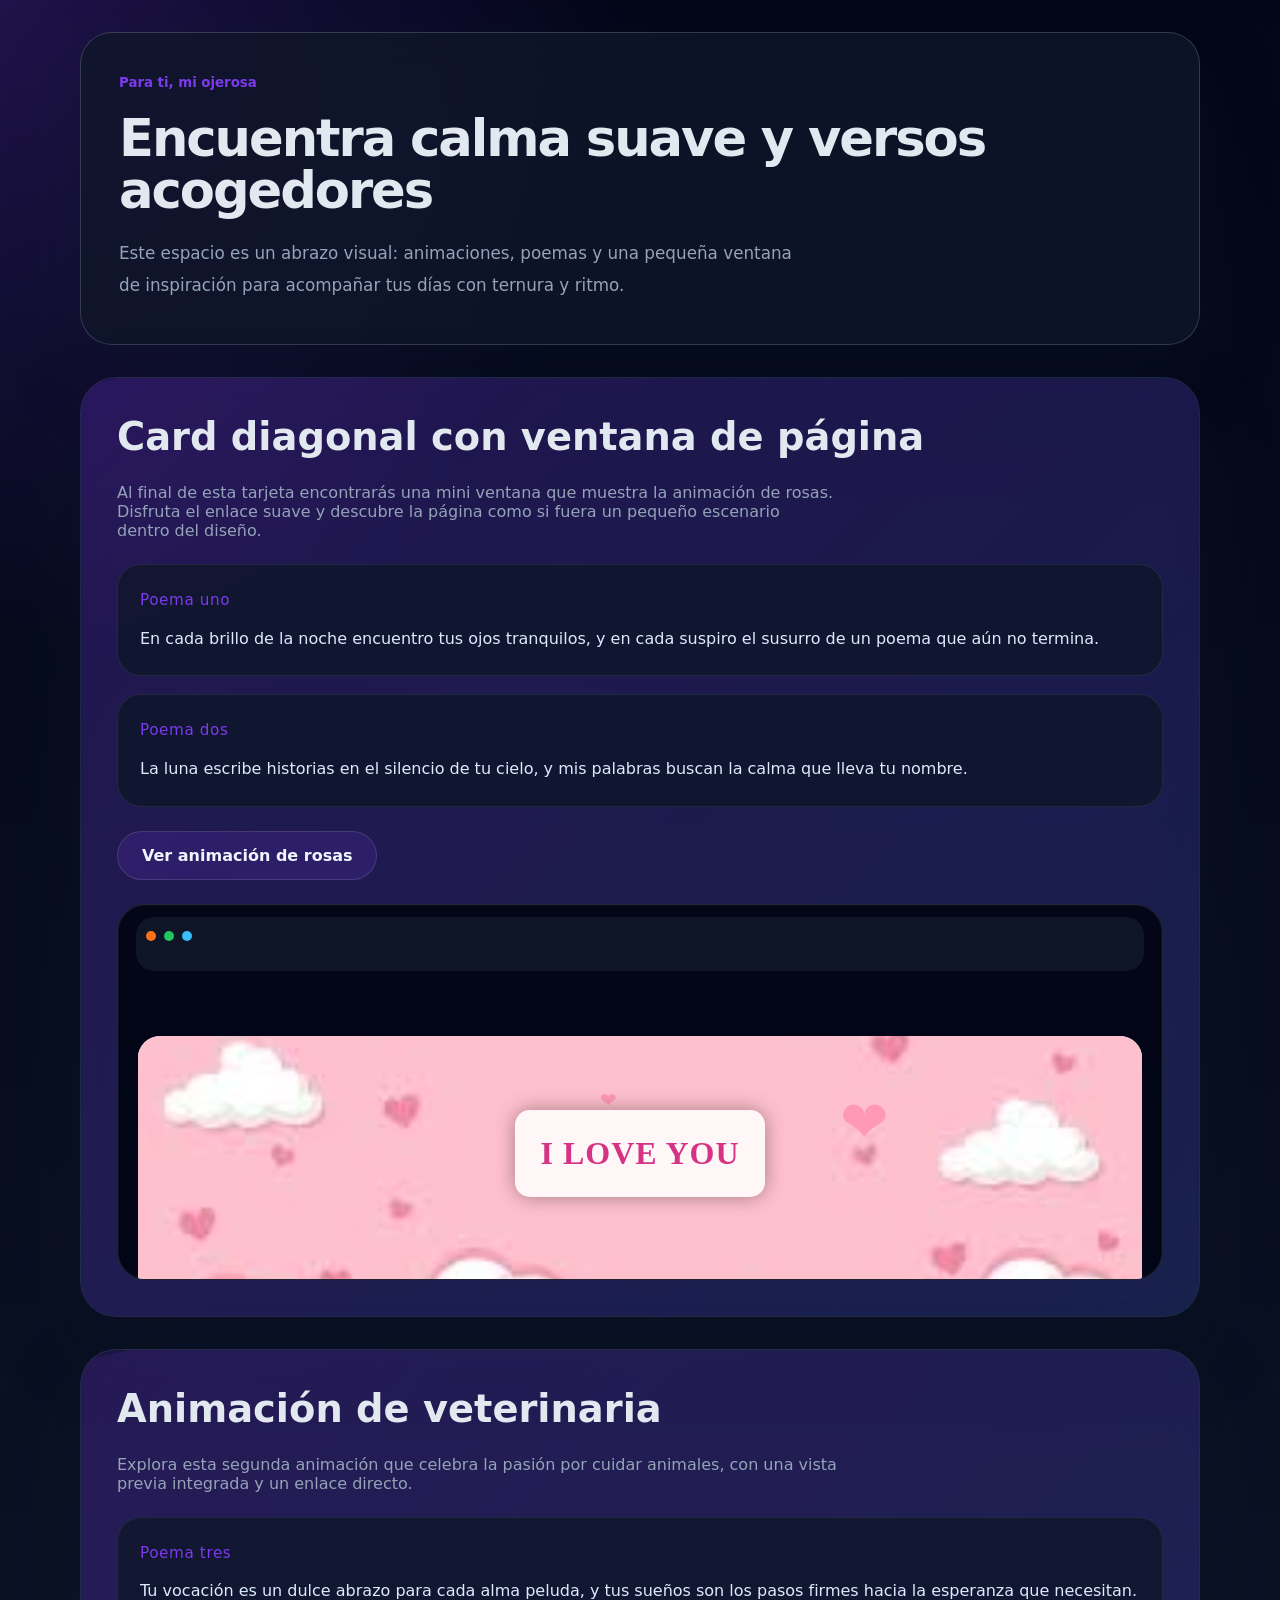
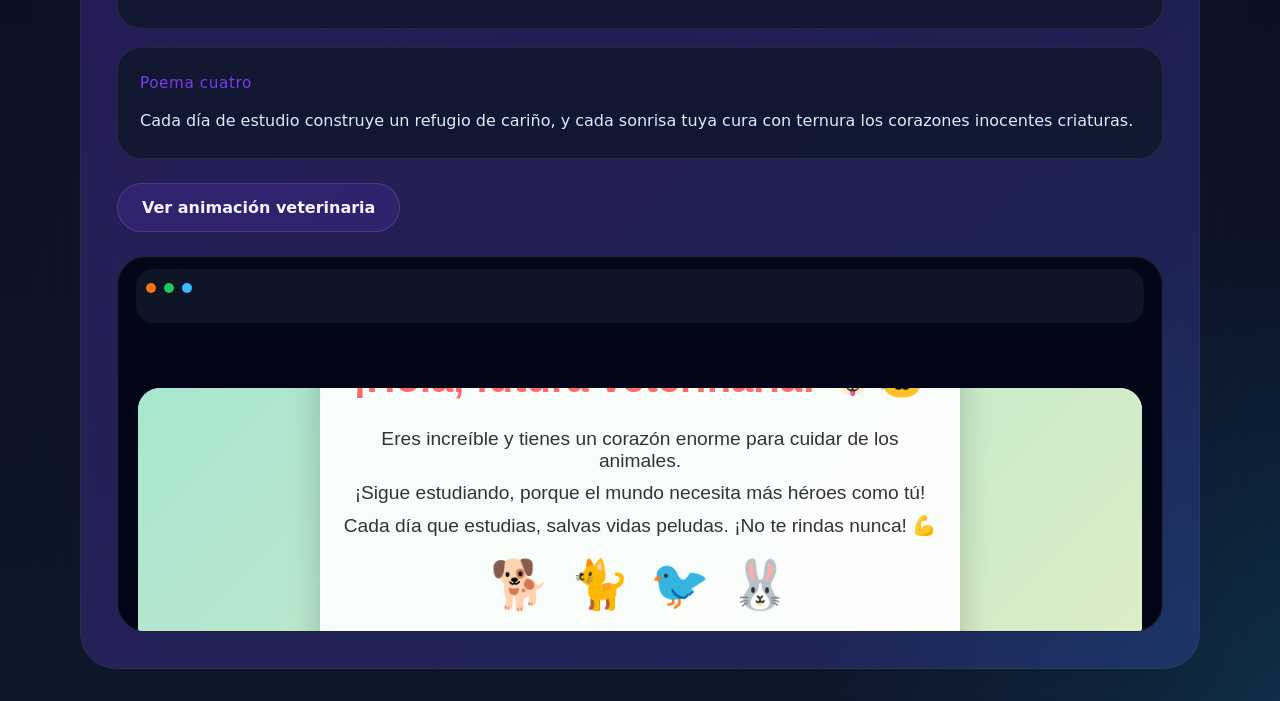
==== index.html @ 452d0eea "animaciones" ====
<!DOCTYPE html>
<html lang="es">
<head>
    <meta charset="UTF-8">
    <meta name="viewport" content="width=device-width, initial-scale=1.0">
    <title>Para mi ojerosa</title>
    <style>
        :root {
            color-scheme: dark;
            --bg: #0f172a;
            --surface: rgba(15, 23, 42, 0.82);
            --surface-strong: rgba(15, 23, 42, 0.96);
            --accent: #7c3aed;
            --accent-soft: rgba(124, 58, 237, 0.18);
            --text: #e2e8f0;
            --muted: #94a3b8;
            --border: rgba(226, 232, 240, 0.18);
        }
        * {
            box-sizing: border-box;
            margin: 0;
            padding: 0;
        }
        body {
            min-height: 100vh;
            background: radial-gradient(circle at top left, rgba(124, 58, 237, 0.24), transparent 25%),
                        radial-gradient(circle at bottom right, rgba(14, 165, 233, 0.16), transparent 18%),
                        linear-gradient(180deg, #020617 0%, #0f172a 100%);
            color: var(--text);
            font-family: 'Inter', system-ui, -apple-system, BlinkMacSystemFont, 'Segoe UI', sans-serif;
            padding: 32px;
            display: flex;
            justify-content: center;
            align-items: center;
        }
        .page {
            width: min(1120px, 100%);
            display: grid;
            gap: 32px;
        }
        .hero {
            display: grid;
            gap: 22px;
            background: var(--surface);
            border: 1px solid var(--border);
            border-radius: 32px;
            padding: 42px 38px;
            backdrop-filter: blur(18px);
            box-shadow: 0 30px 70px rgba(15, 23, 42, 0.35);
        }
        .hero h1 {
            font-size: clamp(2.5rem, 4vw, 4.6rem);
            line-height: 1.02;
            letter-spacing: -0.04em;
        }
        .hero p {
            max-width: 680px;
            line-height: 1.9;
            color: var(--muted);
            font-size: 1.05rem;
        }
        .hero small {
            display: inline-flex;
            align-items: center;
            gap: 10px;
            color: var(--accent);
            font-weight: 600;
        }
        .diagonal-card {
            position: relative;
            overflow: hidden;
            padding: 36px;
            border-radius: 36px;
            background: linear-gradient(135deg, rgba(124, 58, 237, 0.14), rgba(14, 165, 233, 0.1));
            border: 1px solid rgba(255, 255, 255, 0.08);
            backdrop-filter: blur(16px);
            box-shadow: 0 35px 80px rgba(15, 23, 42, 0.3);
        }
        .diagonal-card::before {
            content: '';
            position: absolute;
            top: -18%;
            left: -28%;
            width: 220%;
            height: 180%;
            background: rgba(124, 58, 237, 0.13);
            transform: rotate(-12deg);
        }
        .card-content {
            position: relative;
            display: grid;
            gap: 24px;
        }
        .card-content h2 {
            font-size: clamp(1.7rem, 3vw, 2.8rem);
            margin-bottom: 6px;
        }
        .poems {
            display: grid;
            gap: 18px;
        }
        .poem {
            padding: 22px;
            border-radius: 24px;
            background: rgba(15, 23, 42, 0.8);
            border: 1px solid rgba(226, 232, 240, 0.08);
            line-height: 1.8;
            color: #dbeafe;
        }
        .poem span {
            display: block;
            color: var(--accent);
            font-size: 0.95rem;
            margin-bottom: 10px;
            letter-spacing: 0.04em;
        }
        .preview-card {
            display: grid;
            gap: 18px;
        }
        .preview-card p {
            color: var(--muted);
            max-width: 720px;
        }
        .preview-window {
            position: relative;
            border-radius: 28px;
            overflow: hidden;
            border: 1px solid rgba(255, 255, 255, 0.12);
            background: #020617;
            min-height: 320px;
            box-shadow: inset 0 0 0 1px rgba(255,255,255,0.03);
        }
        .preview-window::before {
            content: '';
            position: absolute;
            top: 12px;
            left: 18px;
            right: 18px;
            height: 54px;
            background: rgba(15, 23, 42, 0.9);
            border-radius: 18px;
            z-index: 1;
            display: grid;
            grid-template-columns: repeat(3, 12px);
            align-items: center;
            gap: 10px;
            padding-left: 18px;
        }
        .preview-window::after {
            content: '';
            position: absolute;
            top: 26px;
            left: 28px;
            width: 10px;
            height: 10px;
            border-radius: 50%;
            background: #f97316;
            box-shadow: 18px 0 0 #22c55e, 36px 0 0 #38bdf8;
            z-index: 2;
        }
        .preview-content {
            position: relative;
            margin-top: 74px;
            height: 100%;
            padding: 20px;
            display: flex;
            align-items: center;
            justify-content: center;
        }
        .preview-content iframe {
            width: 100%;
            height: 260px;
            border: none;
            border-radius: 22px;
            background: #020617;
            box-shadow: 0 20px 50px rgba(15, 23, 42, 0.22);
        }
        .action-link {
            display: inline-flex;
            align-items: center;
            justify-content: center;
            gap: 10px;
            width: fit-content;
            padding: 14px 24px;
            border-radius: 999px;
            border: 1px solid rgba(255,255,255,0.12);
            background: rgba(124, 58, 237, 0.16);
            color: #eff6ff;
            text-decoration: none;
            font-weight: 600;
            transition: transform 0.22s ease, box-shadow 0.22s ease;
        }
        .action-link:hover {
            transform: translateY(-2px);
            box-shadow: 0 20px 40px rgba(124, 58, 237, 0.18);
        }
        @media (max-width: 768px) {
            body {
                padding: 20px;
            }
            .hero {
                padding: 28px 24px;
            }
            .diagonal-card {
                padding: 26px;
            }
            .preview-content iframe {
                height: 220px;
            }
        }
    </style>
</head>
<body>
    <main class="page">
        <section class="hero">
            <small>Para ti, mi ojerosa</small>
            <h1>Encuentra calma suave y versos acogedores</h1>
            <p>Este espacio es un abrazo visual: animaciones, poemas y una pequeña ventana de inspiración para acompañar tus días con ternura y ritmo.</p>
        </section>

        <section class="diagonal-card">
            <div class="card-content">
                <div class="preview-card">
                    <h2>Card diagonal con ventana de página</h2>
                    <p>Al final de esta tarjeta encontrarás una mini ventana que muestra la animación de rosas. Disfruta el enlace suave y descubre la página como si fuera un pequeño escenario dentro del diseño.</p>
                </div>

                <div class="poems">
                    <div class="poem">
                        <span>Poema uno</span>
                        En cada brillo de la noche encuentro tus ojos tranquilos,
                        y en cada suspiro el susurro de un poema que aún no termina.
                    </div>
                    <div class="poem">
                        <span>Poema dos</span>
                        La luna escribe historias en el silencio de tu cielo,
                        y mis palabras buscan la calma que lleva tu nombre.
                    </div>
                </div>

                <a class="action-link" href="/rosasycorazones/rosas.html" target="_blank" rel="noopener noreferrer">Ver animación de rosas</a>

                <div class="preview-window">
                    <div class="preview-content">
                        <iframe src="/rosasycorazones/rosas.html" title="Vista previa animación de rosas"></iframe>
                    </div>
                </div>
            </div>
        </section>

        <section class="diagonal-card">
            <div class="card-content">
                <div class="preview-card">
                    <h2>Animación de veterinaria</h2>
                    <p>Explora esta segunda animación que celebra la pasión por cuidar animales, con una vista previa integrada y un enlace directo.</p>
                </div>

                <div class="poems">
                    <div class="poem">
                        <span>Poema tres</span>
                        Tu vocación es un dulce abrazo para cada alma peluda,
                        y tus sueños son los pasos firmes hacia la esperanza que necesitan.</div>
                    <div class="poem">
                        <span>Poema cuatro</span>
                        Cada día de estudio construye un refugio de cariño,
                        y cada sonrisa tuya cura con ternura los corazones inocentes criaturas.</div>
                </div>

                <a class="action-link" href="/vetererinaria/veterinaria.html" target="_blank" rel="noopener noreferrer">Ver animación veterinaria</a>

                <div class="preview-window">
                    <div class="preview-content">
                        <iframe src="/vetererinaria/veterinaria.html" title="Vista previa animación veterinaria"></iframe>
                    </div>
                </div>
            </div>
        </section>
    </main>
</body>
</html>
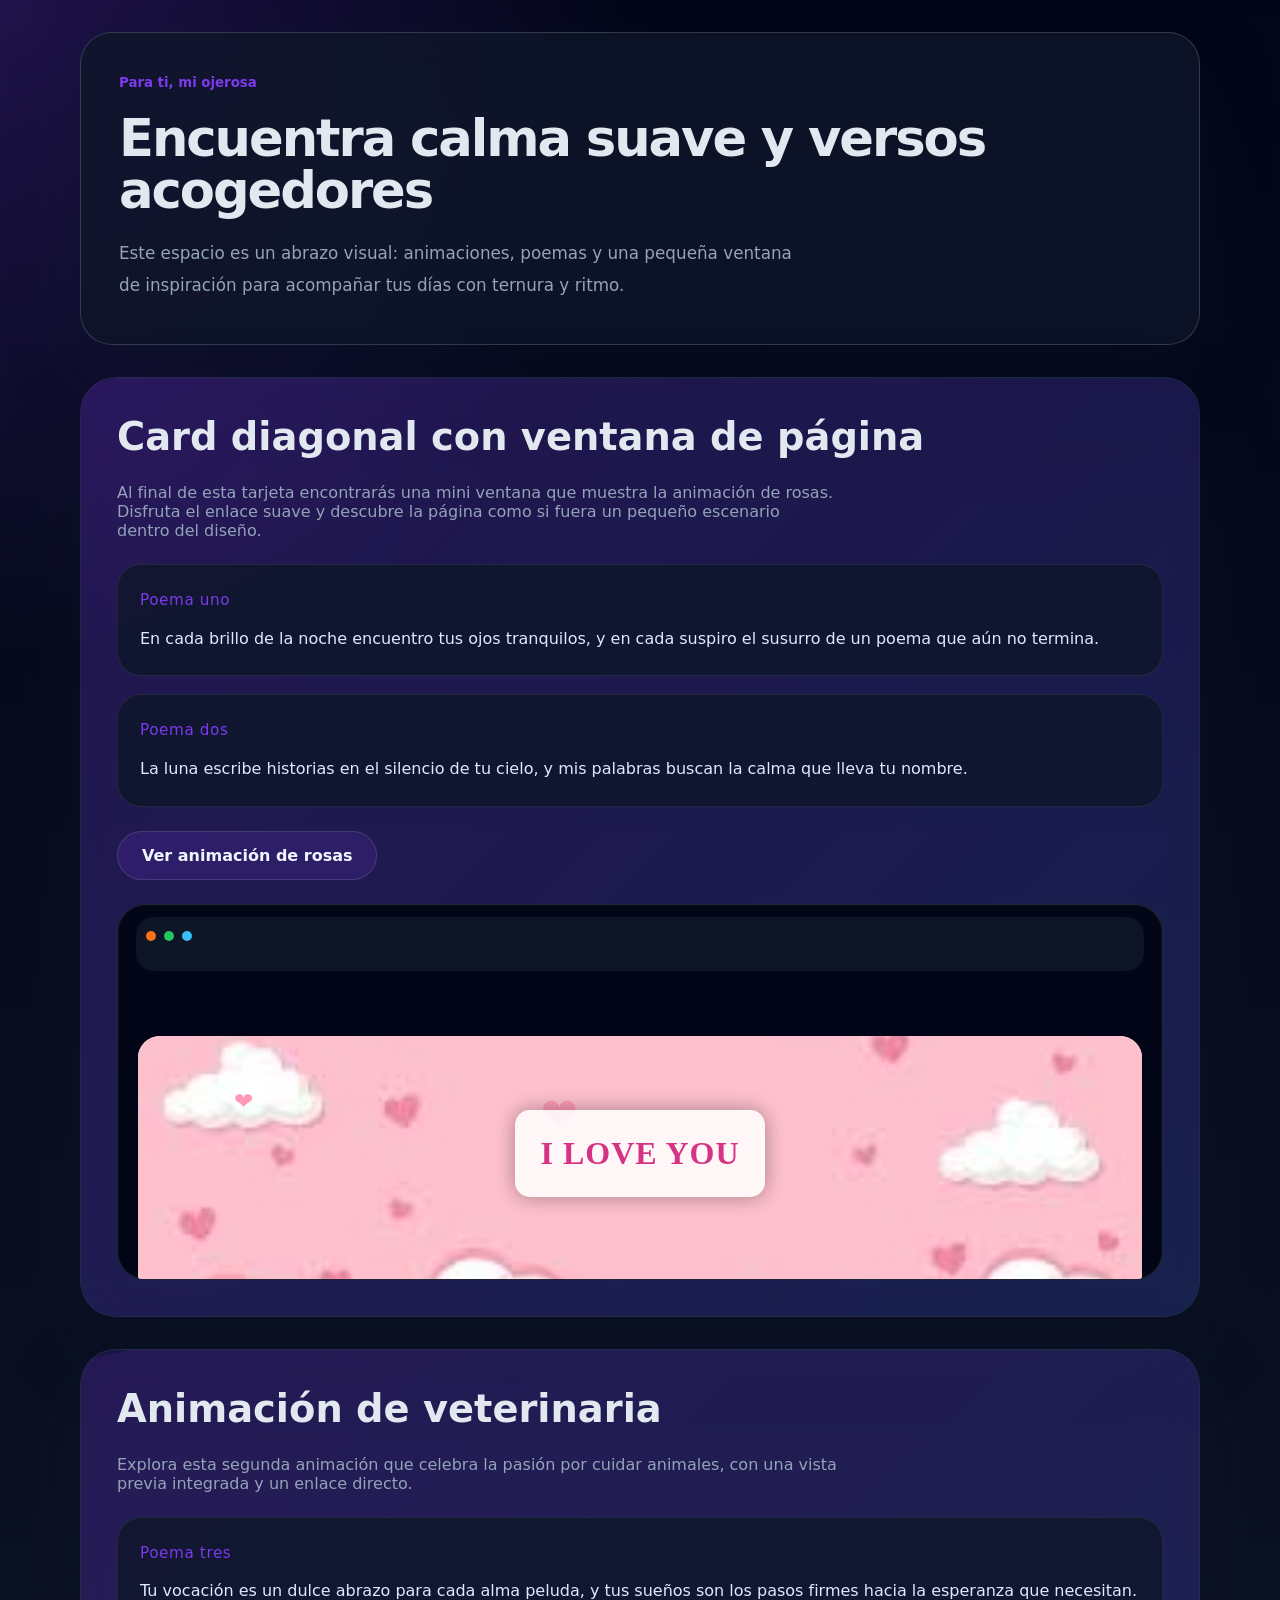
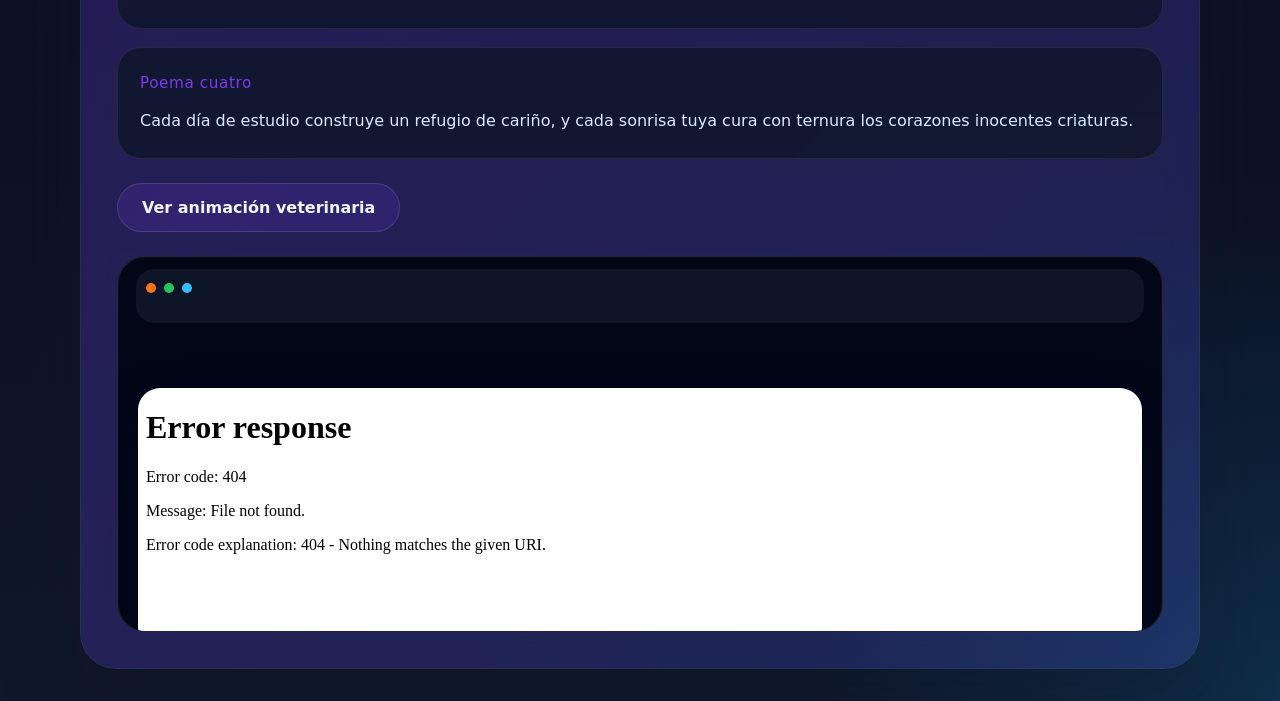
==== commit 85900d9c: "cambios" ====
--- a/index.html
+++ b/index.html
@@ -239,11 +239,11 @@
                     </div>
                 </div>
 
-                <a class="action-link" href="/rosasycorazones/rosas.html" target="_blank" rel="noopener noreferrer">Ver animación de rosas</a>
+                <a class="action-link" href="../rosasycorazones/rosas.html" target="_blank" rel="noopener noreferrer">Ver animación de rosas</a>
 
                 <div class="preview-window">
                     <div class="preview-content">
-                        <iframe src="/rosasycorazones/rosas.html" title="Vista previa animación de rosas"></iframe>
+                        <iframe src="../rosasycorazones/rosas.html" title="Vista previa animación de rosas"></iframe>
                     </div>
                 </div>
             </div>
@@ -267,11 +267,11 @@
                         y cada sonrisa tuya cura con ternura los corazones inocentes criaturas.</div>
                 </div>
 
-                <a class="action-link" href="/vetererinaria/veterinaria.html" target="_blank" rel="noopener noreferrer">Ver animación veterinaria</a>
+                <a class="action-link" href="../veterinaria/veterinaria.html" target="_blank" rel="noopener noreferrer">Ver animación veterinaria</a>
 
                 <div class="preview-window">
                     <div class="preview-content">
-                        <iframe src="/vetererinaria/veterinaria.html" title="Vista previa animación veterinaria"></iframe>
+                        <iframe src="../veterinaria/veterinaria.html" title="Vista previa animación veterinaria"></iframe>
                     </div>
                 </div>
             </div>
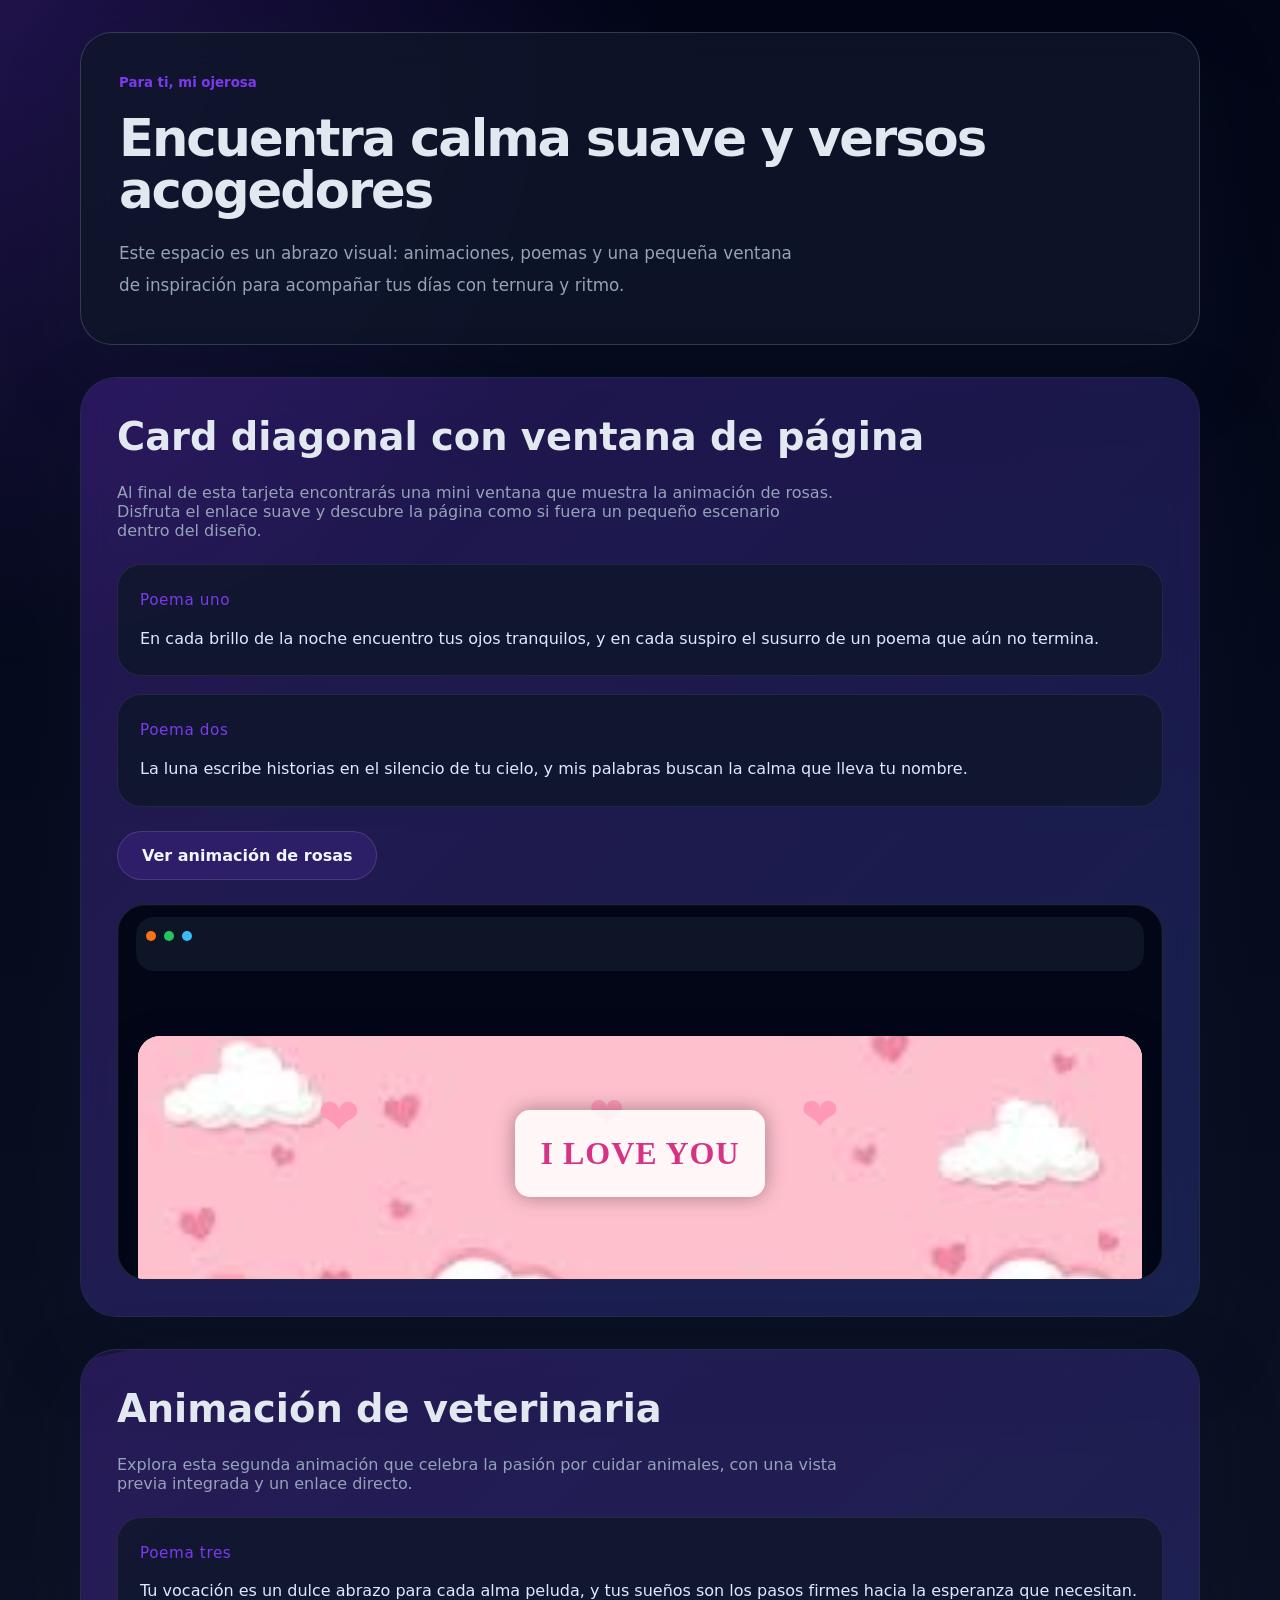
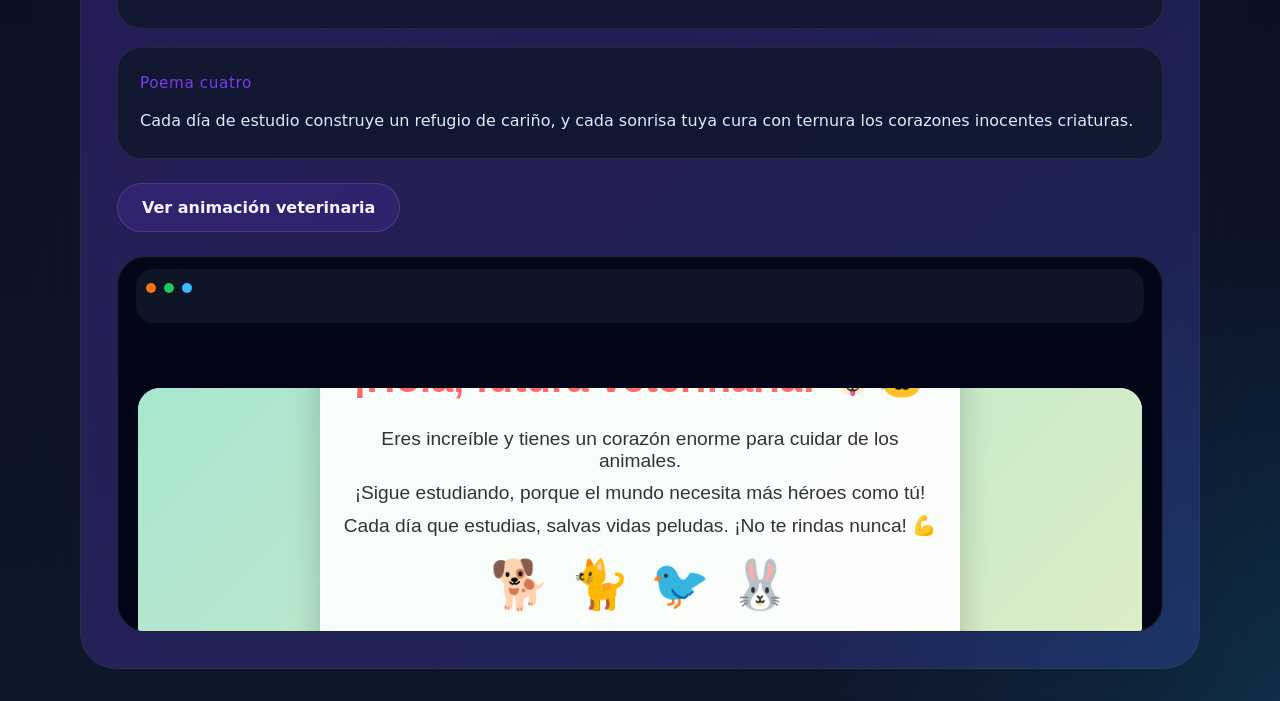
==== commit 9d6a4200: "visualizacion" ====
--- a/index.html
+++ b/index.html
@@ -239,11 +239,11 @@
                     </div>
                 </div>
 
-                <a class="action-link" href="../rosasycorazones/rosas.html" target="_blank" rel="noopener noreferrer">Ver animación de rosas</a>
+                <a class="action-link" href="rosas.html" target="_blank" rel="noopener noreferrer">Ver animación de rosas</a>
 
                 <div class="preview-window">
                     <div class="preview-content">
-                        <iframe src="../rosasycorazones/rosas.html" title="Vista previa animación de rosas"></iframe>
+                        <iframe src="rosas.html" title="Vista previa animación de rosas"></iframe>
                     </div>
                 </div>
             </div>
@@ -267,11 +267,11 @@
                         y cada sonrisa tuya cura con ternura los corazones inocentes criaturas.</div>
                 </div>
 
-                <a class="action-link" href="../veterinaria/veterinaria.html" target="_blank" rel="noopener noreferrer">Ver animación veterinaria</a>
+                <a class="action-link" href="veterinaria.html" target="_blank" rel="noopener noreferrer">Ver animación veterinaria</a>
 
                 <div class="preview-window">
                     <div class="preview-content">
-                        <iframe src="../veterinaria/veterinaria.html" title="Vista previa animación veterinaria"></iframe>
+                        <iframe src="veterinaria.html" title="Vista previa animación veterinaria"></iframe>
                     </div>
                 </div>
             </div>
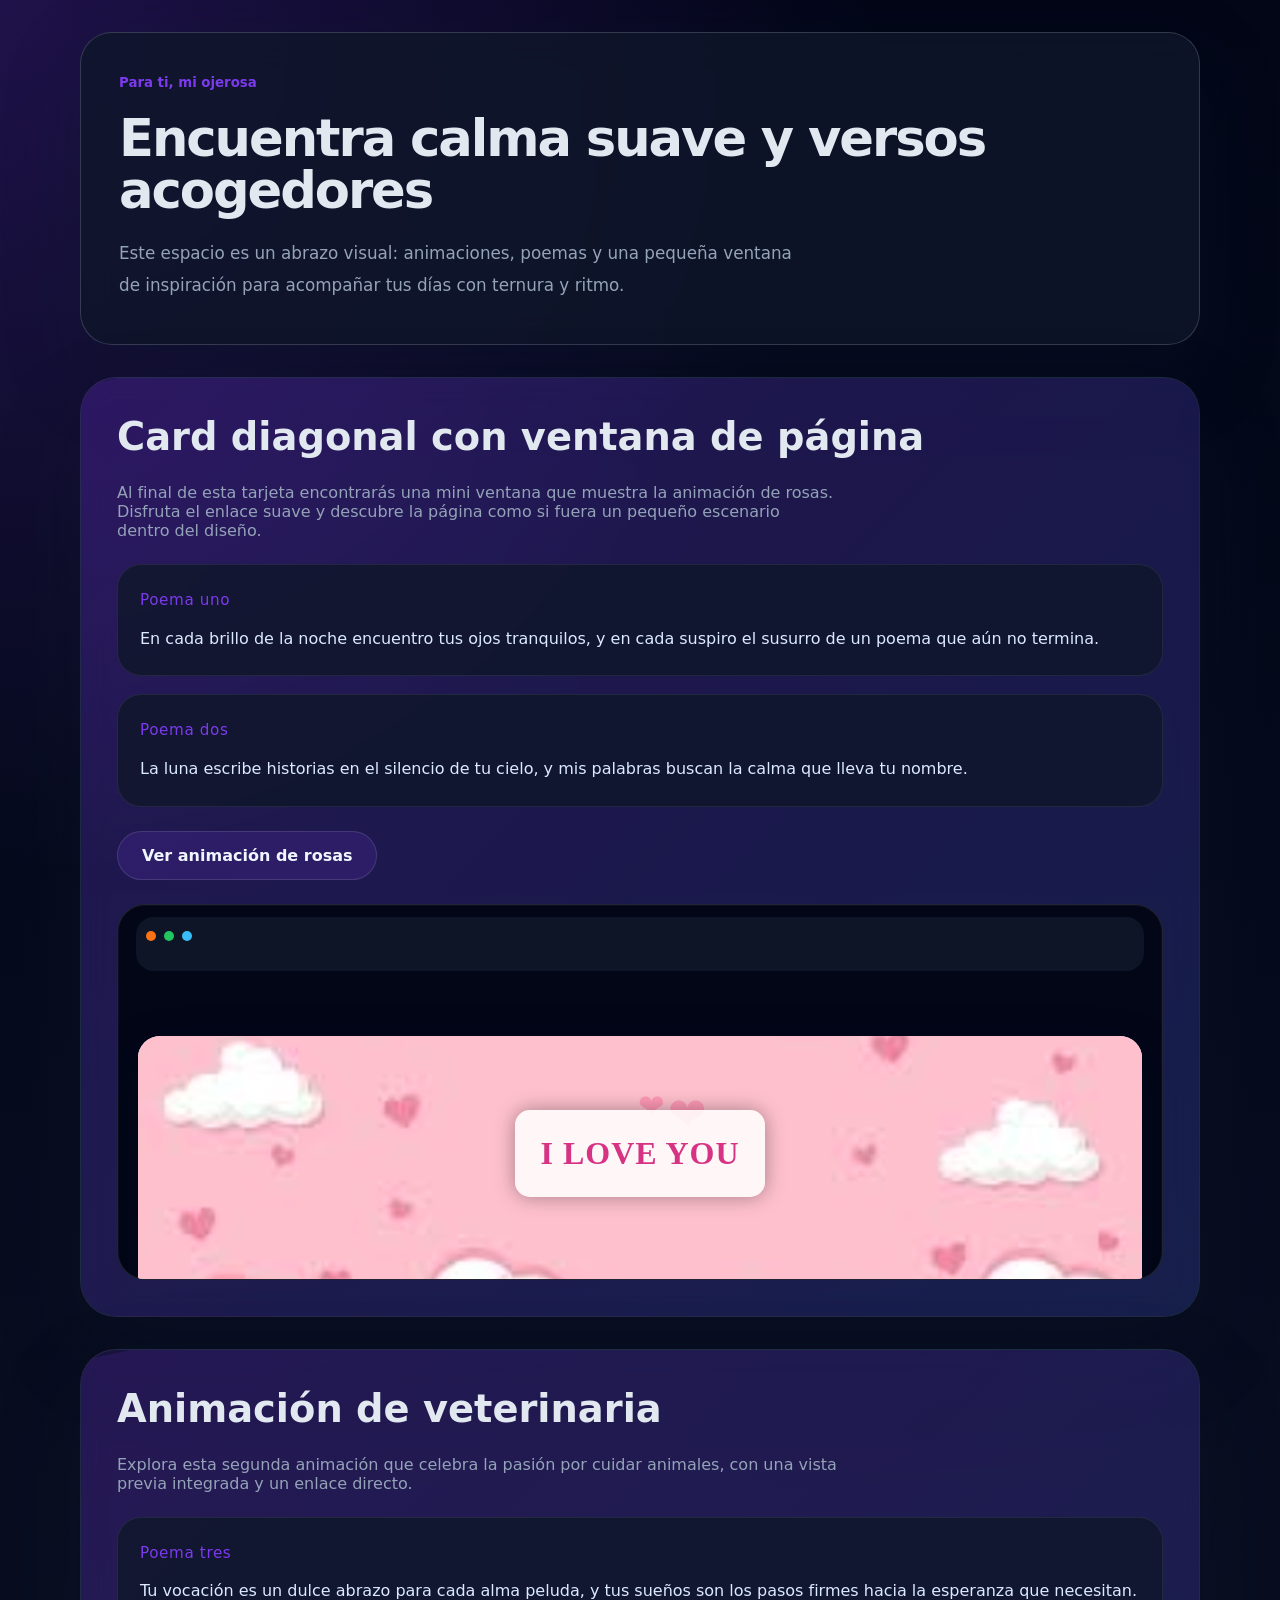
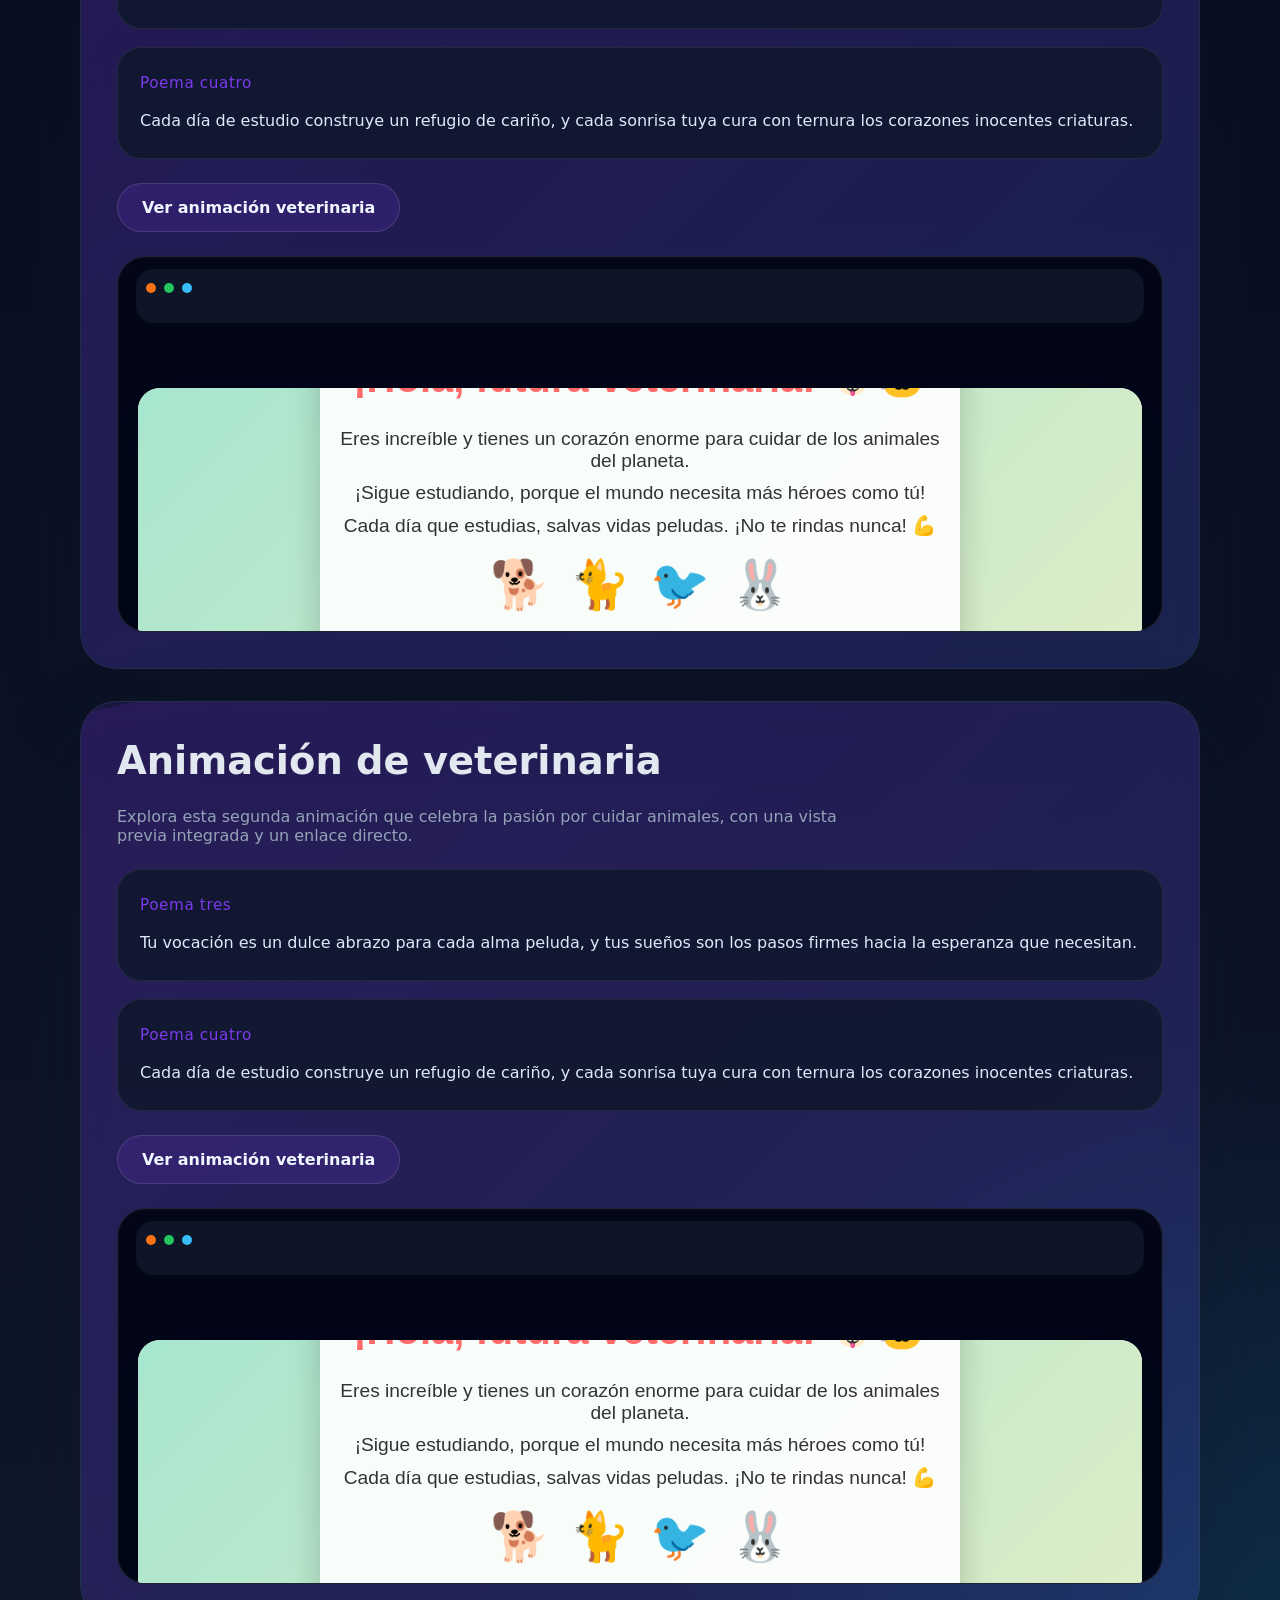
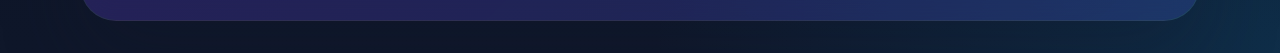
==== commit c0cefca2: "se agrega otras animaciones" ====
--- a/index.html
+++ b/index.html
@@ -276,6 +276,33 @@
                 </div>
             </div>
         </section>
+<section class="diagonal-card">
+            <div class="card-content">
+                <div class="preview-card">
+                    <h2>Animación de veterinaria</h2>
+                    <p>Explora esta segunda animación que celebra la pasión por cuidar animales, con una vista previa integrada y un enlace directo.</p>
+                </div>
+
+                <div class="poems">
+                    <div class="poem">
+                        <span>Poema tres</span>
+                        Tu vocación es un dulce abrazo para cada alma peluda,
+                        y tus sueños son los pasos firmes hacia la esperanza que necesitan.</div>
+                    <div class="poem">
+                        <span>Poema cuatro</span>
+                        Cada día de estudio construye un refugio de cariño,
+                        y cada sonrisa tuya cura con ternura los corazones inocentes criaturas.</div>
+                </div>
+
+                <a class="action-link" href="veterinaria.html" target="_blank" rel="noopener noreferrer">Ver animación veterinaria</a>
+
+                <div class="preview-window">
+                    <div class="preview-content">
+                        <iframe src="veterinaria.html" title="Vista previa animación veterinaria"></iframe>
+                    </div>
+                </div>
+            </div>
+        </section>
     </main>
 </body>
 </html>
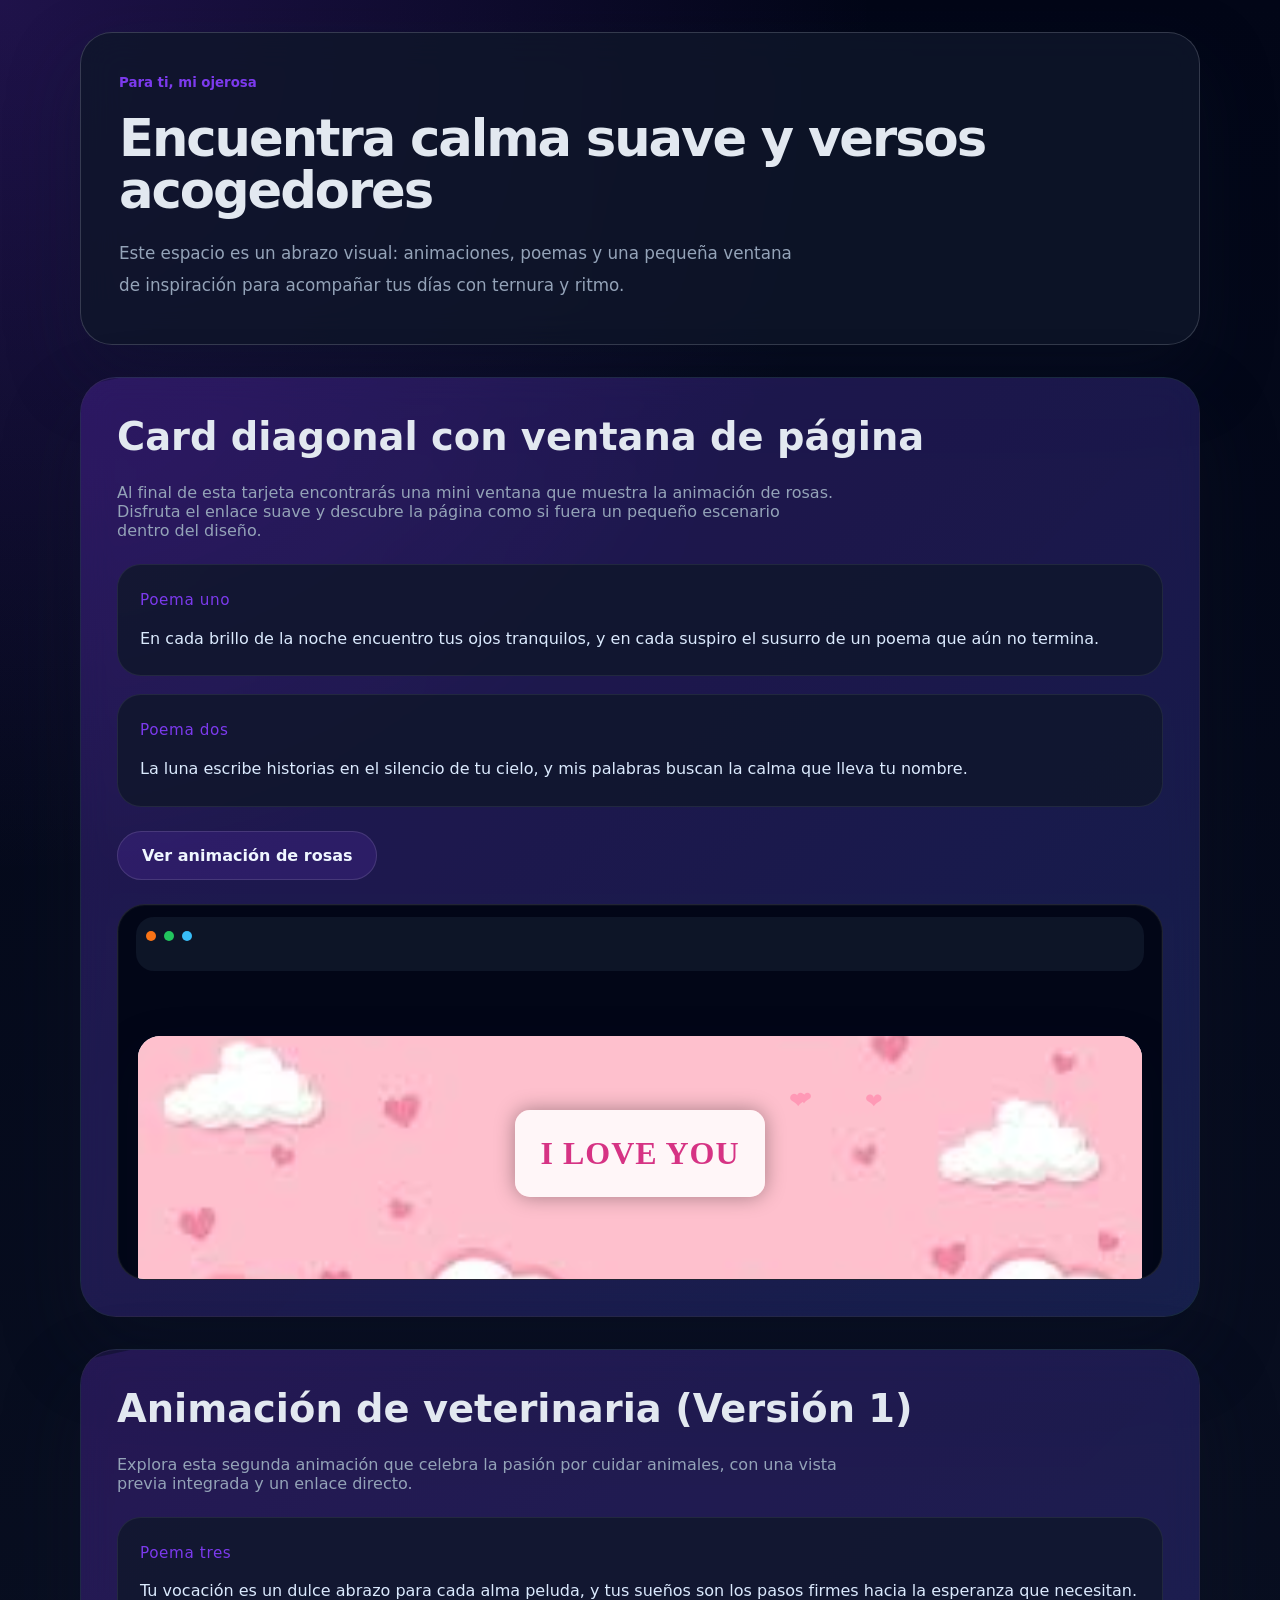
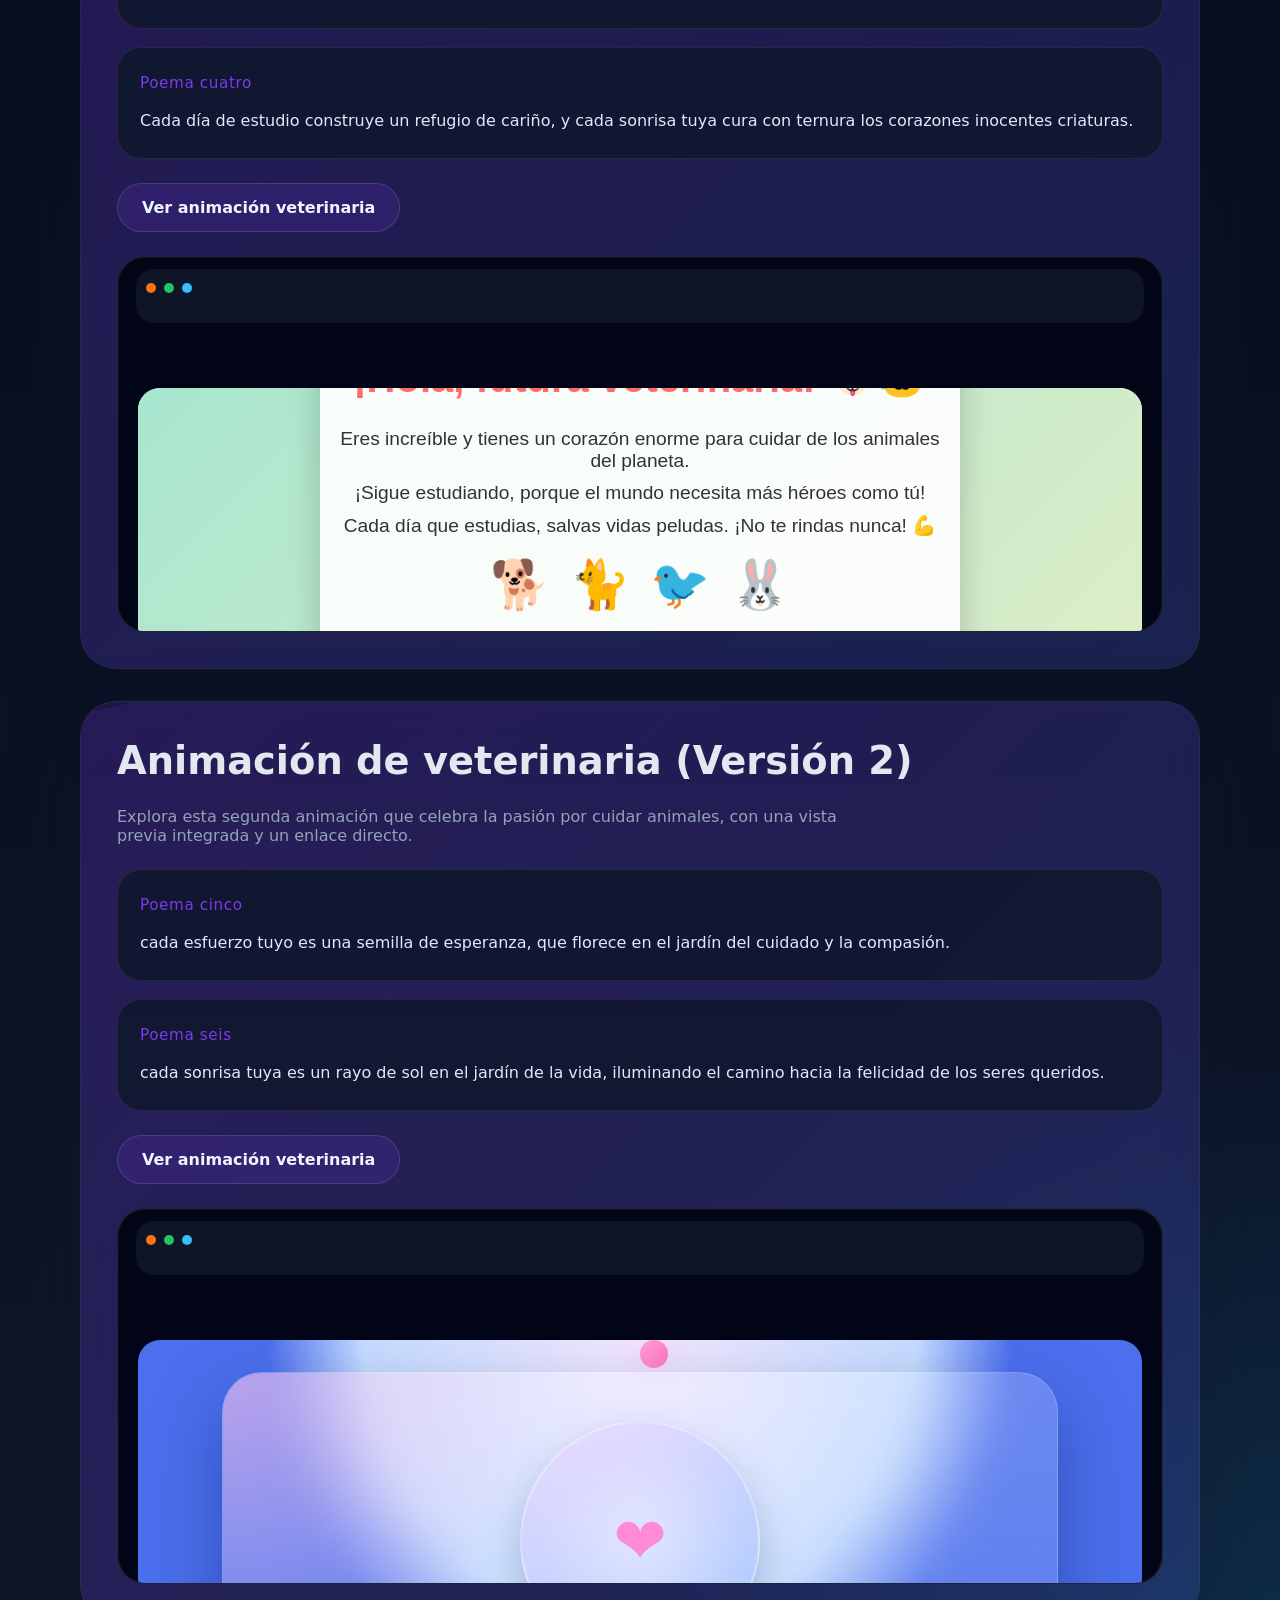
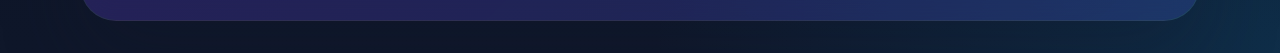
==== commit bea5624d: "mejora en la visualizacion de la animacion de veterinaria2 y cambios en los poemas Co-authored-by: C" ====
--- a/index.html
+++ b/index.html
@@ -252,7 +252,7 @@
         <section class="diagonal-card">
             <div class="card-content">
                 <div class="preview-card">
-                    <h2>Animación de veterinaria</h2>
+                    <h2>Animación de veterinaria (Versión 1)</h2>
                     <p>Explora esta segunda animación que celebra la pasión por cuidar animales, con una vista previa integrada y un enlace directo.</p>
                 </div>
 
@@ -279,26 +279,26 @@
 <section class="diagonal-card">
             <div class="card-content">
                 <div class="preview-card">
-                    <h2>Animación de veterinaria</h2>
+                    <h2>Animación de veterinaria (Versión 2)</h2>
                     <p>Explora esta segunda animación que celebra la pasión por cuidar animales, con una vista previa integrada y un enlace directo.</p>
                 </div>
 
                 <div class="poems">
                     <div class="poem">
-                        <span>Poema tres</span>
-                        Tu vocación es un dulce abrazo para cada alma peluda,
-                        y tus sueños son los pasos firmes hacia la esperanza que necesitan.</div>
-                    <div class="poem">
-                        <span>Poema cuatro</span>
-                        Cada día de estudio construye un refugio de cariño,
-                        y cada sonrisa tuya cura con ternura los corazones inocentes criaturas.</div>
-                </div>
-
-                <a class="action-link" href="veterinaria.html" target="_blank" rel="noopener noreferrer">Ver animación veterinaria</a>
+                        <span>Poema cinco</span>
+                        cada esfuerzo tuyo es una semilla de esperanza,
+                        que florece en el jardín del cuidado y la compasión.</div>
+                    <div class="poem">
+                        <span>Poema seis</span>
+                        cada sonrisa tuya es un rayo de sol en el jardín de la vida,
+                        iluminando el camino hacia la felicidad de los seres queridos.</div>
+                </div>
+
+                <a class="action-link" href="veterinaria2.html" target="_blank" rel="noopener noreferrer">Ver animación veterinaria</a>
 
                 <div class="preview-window">
                     <div class="preview-content">
-                        <iframe src="veterinaria.html" title="Vista previa animación veterinaria"></iframe>
+                        <iframe src="veterinaria2.html" title="Vista previa animación veterinaria"></iframe>
                     </div>
                 </div>
             </div>
